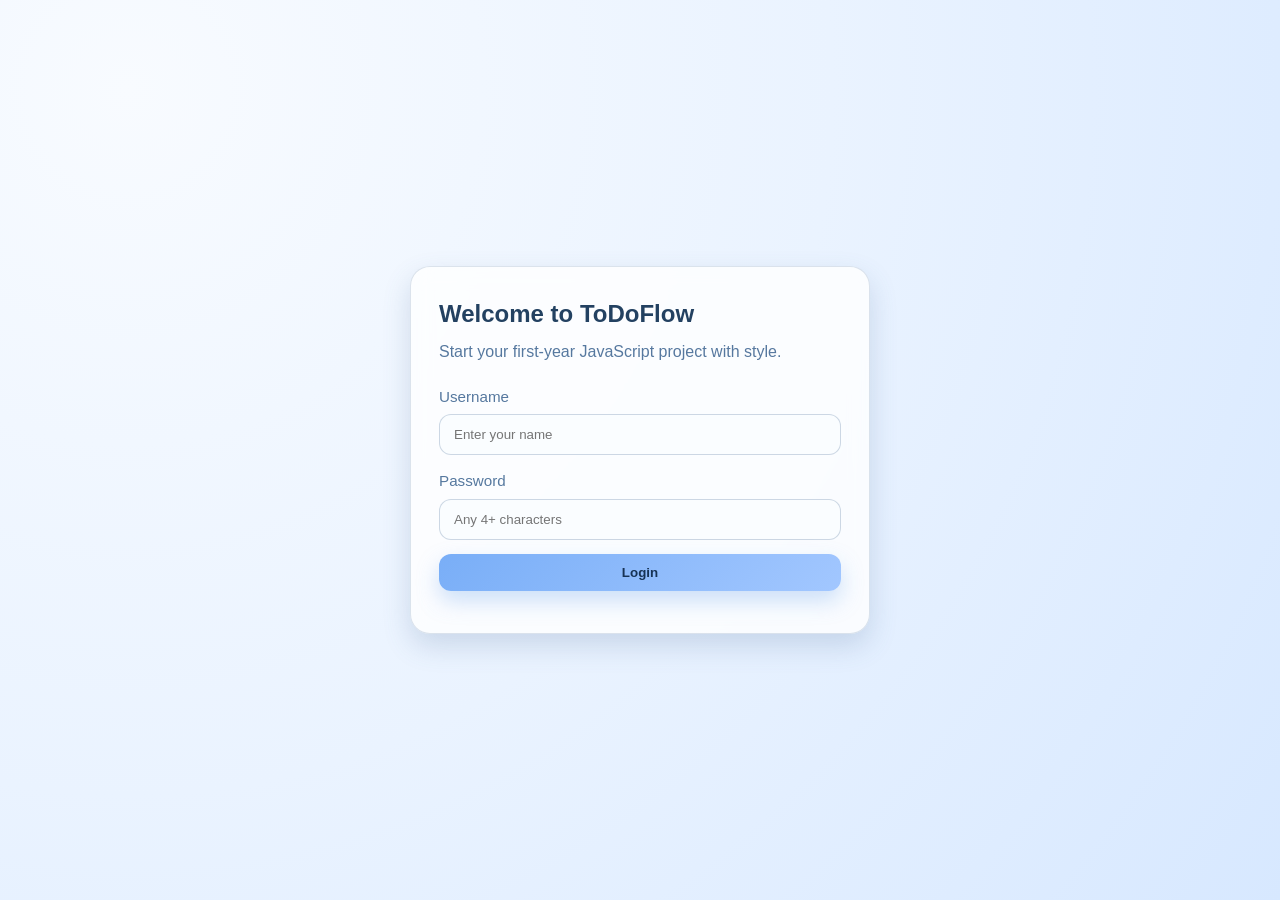
==== home.html @ 29134044 "added project files" ====
<!DOCTYPE html>
<html lang="en">
  <head>
    <meta charset="UTF-8" />
    <meta name="viewport" content="width=device-width, initial-scale=1.0" />
    <title>ToDoFlow | Home</title>
    <link rel="stylesheet" href="styles.css" />
  </head>
  <body>
    <header class="navbar">
      <div class="container nav-inner">
        <a class="brand" href="home.html">
          <span class="brand-dot"></span>
          ToDoFlow
        </a>
        <nav class="nav-links">
          <a class="active" href="home.html">Home</a>
          <a href="info.html">Info</a>
          <a href="contact.html">Contact Us</a>
          <a href="login.html" id="logoutBtn">Logout</a>
        </nav>
      </div>
    </header>

    <main class="page container">
      <section class="hero fade-up">
        <div>
          <h1>Your smart daily to-do dashboard</h1>
          <p id="welcomeText">Stay focused and manage tasks with a smooth UI.</p>
        </div>
        <div class="card panel glass">
          <p class="subtitle" style="margin-bottom: 10px">Daily motivation</p>
          <p style="margin: 0">"Small progress each day adds up to big results."</p>
        </div>
      </section>

      <section class="task-hub fade-up">
        <h2 class="title">Add New Task</h2>
        <form id="todoForm" class="todo-form">
          <input id="todoInput" type="text" placeholder="Write your task clearly here..." required />
          <input id="todoDate" type="date" />
          <button class="btn btn-primary add-task-btn" type="submit">Add New Task</button>
        </form>

        <div class="stats-box">
          <div class="stat-pill">Pending: <strong id="pendingCount">0</strong></div>
          <div class="stat-pill">Completed: <strong id="doneCount">0</strong></div>
          <div class="stat-pill">Total: <strong id="totalCount">0</strong></div>
        </div>

        <div class="task-sections">
          <article>
            <h3 class="section-title">Pending Tasks</h3>
            <ul id="pendingList" class="task-list"></ul>
            <p id="pendingEmptyState" class="hint">No pending tasks right now.</p>
          </article>

          <article>
            <h3 class="section-title">Completed Tasks</h3>
            <ul id="completedList" class="task-list"></ul>
            <p id="completedEmptyState" class="hint">No completed tasks yet.</p>
          </article>
        </div>
      </section>
    </main>

    <script src="app.js"></script>
  </body>
</html>
---- styles.css ----
:root {
  --bg: #eaf3ff;
  --bg-soft: #dfeeff;
  --card: rgba(255, 255, 255, 0.8);
  --text: #234161;
  --muted: #56789f;
  --accent: #79aef7;
  --accent-2: #a2c7ff;
  --danger: #e58999;
  --success: #76beaa;
  --shadow: 0 12px 28px rgba(68, 106, 151, 0.2);
  --radius: 20px;
}

* {
  box-sizing: border-box;
}

html,
body {
  margin: 0;
  padding: 0;
  font-family: "Segoe UI", Tahoma, Geneva, Verdana, sans-serif;
  background: radial-gradient(circle at 10% 10%, #f8fbff 0%, var(--bg) 50%, #d7e8ff 100%);
  color: var(--text);
  min-height: 100%;
}

body {
  line-height: 1.55;
}

a {
  color: inherit;
  text-decoration: none;
}

.container {
  width: min(1100px, 92%);
  margin: 0 auto;
}

.navbar {
  position: sticky;
  top: 0;
  z-index: 30;
  backdrop-filter: blur(10px);
  background: rgba(238, 246, 255, 0.82);
  border-bottom: 1px solid rgba(86, 120, 159, 0.18);
}

.nav-inner {
  display: flex;
  align-items: center;
  justify-content: space-between;
  padding: 16px 0;
}

.brand {
  display: flex;
  align-items: center;
  gap: 10px;
  font-size: 1.1rem;
  font-weight: 700;
}

.brand-dot {
  width: 12px;
  height: 12px;
  border-radius: 999px;
  background: linear-gradient(135deg, var(--accent), var(--accent-2));
  box-shadow: 0 0 14px rgba(121, 174, 247, 0.8);
}

.nav-links {
  display: flex;
  align-items: center;
  gap: 12px;
}

.nav-links a {
  padding: 10px 14px;
  border-radius: 999px;
  color: var(--muted);
  transition: all 0.25s ease;
}

.nav-links a:hover,
.nav-links a.active {
  color: #193352;
  background: rgba(121, 174, 247, 0.24);
}

.btn {
  border: 0;
  border-radius: 12px;
  padding: 11px 16px;
  font-weight: 600;
  cursor: pointer;
  transition: transform 0.2s ease, box-shadow 0.2s ease, opacity 0.2s ease;
}

.btn:hover {
  transform: translateY(-1px);
}

.btn:active {
  transform: translateY(0);
}

.btn-primary {
  color: #173355;
  background: linear-gradient(135deg, var(--accent), var(--accent-2));
  box-shadow: 0 10px 22px rgba(110, 163, 235, 0.34);
}

.btn-secondary {
  color: var(--text);
  background: rgba(248, 252, 255, 0.75);
}

.page {
  padding: 46px 0 80px;
}

.hero {
  display: grid;
  grid-template-columns: 1.2fr 1fr;
  gap: 30px;
  align-items: center;
  margin-bottom: 28px;
}

.hero h1 {
  margin: 0 0 12px;
  font-size: clamp(1.8rem, 3vw, 3rem);
  line-height: 1.15;
}

.hero p {
  margin: 0;
  color: var(--muted);
}

.card {
  background: var(--card);
  border: 1px solid rgba(86, 120, 159, 0.2);
  border-radius: var(--radius);
  box-shadow: var(--shadow);
}

.glass {
  backdrop-filter: blur(10px);
}

.login-wrap {
  min-height: 100vh;
  display: grid;
  place-items: center;
  padding: 20px;
}

.login-card {
  width: min(460px, 95%);
  padding: 28px;
}

.title {
  margin-top: 0;
  margin-bottom: 8px;
}

.subtitle {
  margin-top: 0;
  margin-bottom: 20px;
  color: var(--muted);
}

.input-group {
  margin-bottom: 14px;
}

label {
  display: block;
  font-size: 0.95rem;
  margin-bottom: 6px;
  color: var(--muted);
}

input,
textarea {
  width: 100%;
  border: 1px solid rgba(86, 120, 159, 0.28);
  background: rgba(250, 253, 255, 0.88);
  color: var(--text);
  border-radius: 12px;
  padding: 12px 14px;
  outline: none;
  transition: border-color 0.2s ease, box-shadow 0.2s ease;
}

input:focus,
textarea:focus {
  border-color: var(--accent-2);
  box-shadow: 0 0 0 4px rgba(162, 199, 255, 0.35);
}

.hint,
.error,
.success {
  font-size: 0.9rem;
}

.hint {
  color: var(--muted);
}

.error {
  color: #bc4f64;
}

.success {
  color: #2d7f70;
}

.todo-layout {
  display: grid;
  grid-template-columns: 1fr 1fr 1fr;
  gap: 20px;
}

.task-hub {
  width: 100%;
  max-width: 900px;
  margin: 0 auto;
  padding: 22px;
  border-radius: var(--radius);
  border: 1px solid rgba(86, 120, 159, 0.22);
  background: rgba(244, 250, 255, 0.78);
  box-shadow: var(--shadow);
}

.panel {
  padding: 18px;
}

.todo-form {
  display: grid;
  grid-template-columns: 1fr 1fr auto;
  gap: 10px;
  margin-bottom: 15px;
}

#todoInput {
  min-height: 56px;
  font-size: 1.02rem;
}

#todoDate {
  min-height: 56px;
}

.task-list {
  list-style: none;
  margin: 0;
  padding: 0;
  display: grid;
  gap: 10px;
  max-height: 420px;
  overflow-y: auto;
}

.task-item {
  display: flex;
  justify-content: space-between;
  gap: 10px;
  align-items: center;
  padding: 12px;
  border-radius: 14px;
  background: rgba(250, 253, 255, 0.8);
  border: 1px solid rgba(86, 120, 159, 0.16);
  transition: transform 0.2s ease, background 0.2s ease;
}

.task-item:hover {
  transform: translateY(-1px);
  background: rgba(255, 255, 255, 0.96);
}

.task-item.done .task-text {
  text-decoration: line-through;
  opacity: 0.65;
}

.task-left {
  display: flex;
  align-items: flex-start;
  gap: 10px;
}

.task-text-wrap {
  display: flex;
  flex-direction: column;
}

.task-date {
  font-size: 0.82rem;
  color: var(--muted);
}

.task-actions {
  display: flex;
  gap: 8px;
}

.icon-btn {
  border: 0;
  border-radius: 10px;
  padding: 8px 10px;
  cursor: pointer;
  color: #22415f;
  font-weight: 600;
}

.icon-btn.done {
  background: rgba(118, 190, 170, 0.26);
}

.icon-btn.remove {
  background: rgba(229, 137, 153, 0.25);
}

.stats {
  display: flex;
  justify-content: space-between;
  color: var(--muted);
  font-size: 0.93rem;
}

.stats-box {
  margin-top: 8px;
  padding: 12px;
  border-radius: 14px;
  border: 1px solid rgba(86, 120, 159, 0.2);
  background: rgba(241, 248, 255, 0.75);
  display: grid;
  grid-template-columns: 1fr;
  gap: 8px;
}

.stat-pill {
  display: flex;
  justify-content: space-between;
  border-radius: 10px;
  padding: 8px 10px;
  color: var(--muted);
  background: rgba(255, 255, 255, 0.78);
}

.add-task-btn {
  min-height: 56px;
  padding: 12px 20px;
  font-size: 1rem;
  font-weight: 700;
}

.task-sections {
  margin-top: 16px;
  display: grid;
  grid-template-columns: 1fr 1fr;
  gap: 16px;
}

.section-title {
  margin: 0 0 8px;
}

.content-card {
  padding: 24px;
}

.contact-grid {
  display: grid;
  grid-template-columns: 1fr 1fr;
  gap: 20px;
}

.fade-up {
  animation: fadeUp 0.6s ease both;
}

@keyframes fadeUp {
  from {
    opacity: 0;
    transform: translateY(12px);
  }
  to {
    opacity: 1;
    transform: translateY(0);
  }
}

@media (max-width: 840px) {
  .hero,
  .todo-layout,
  .task-sections,
  .contact-grid {
    grid-template-columns: 1fr;
  }

  .todo-form {
    grid-template-columns: 1fr;
  }

  .nav-links {
    gap: 6px;
  }

  .nav-links a {
    padding: 8px 10px;
    font-size: 0.95rem;
  }
}
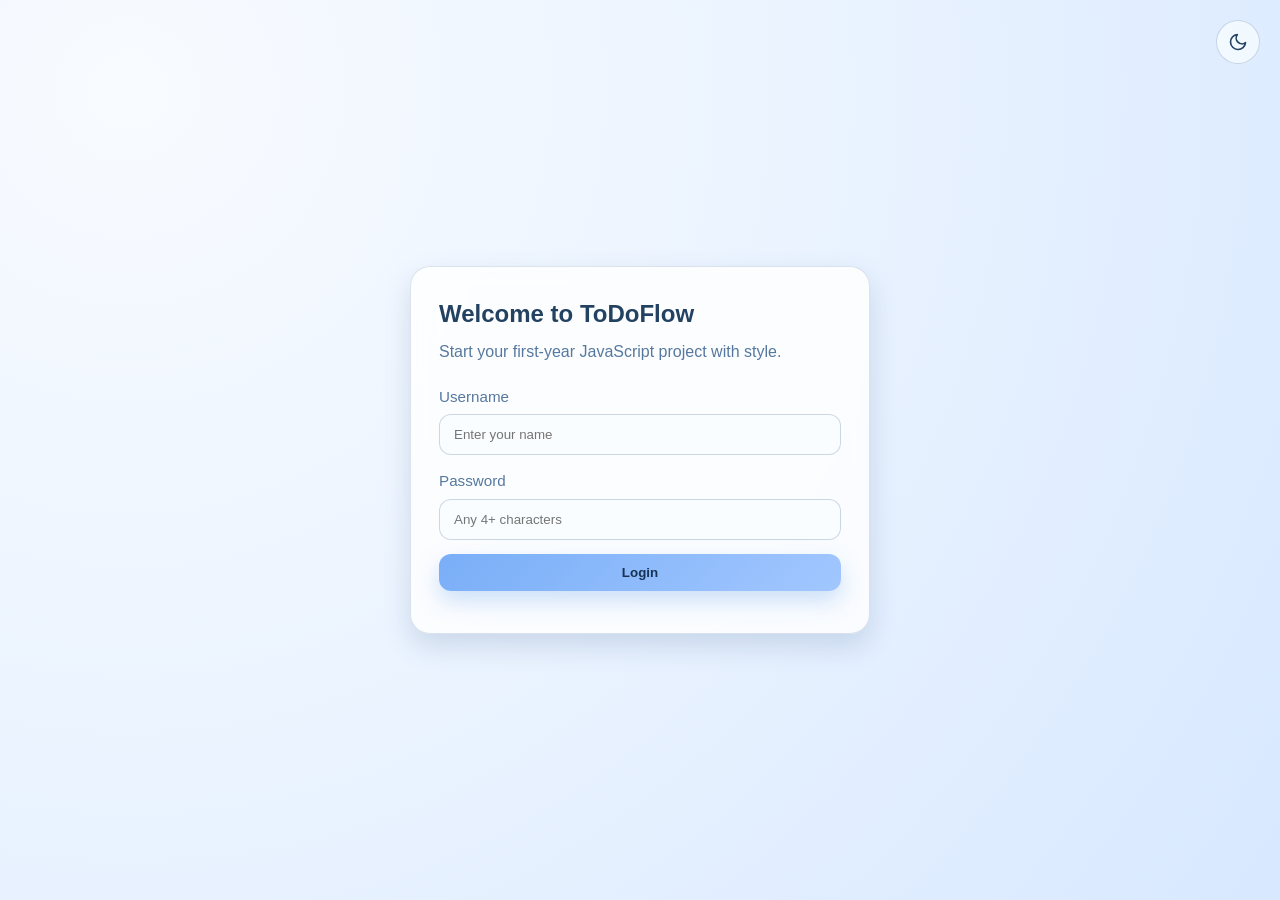
==== commit 3d84bfaa: "my-first-project" ====
--- a/home.html
+++ b/home.html
@@ -5,6 +5,7 @@
     <meta name="viewport" content="width=device-width, initial-scale=1.0" />
     <title>ToDoFlow | Home</title>
     <link rel="stylesheet" href="styles.css" />
+    <script src="theme.js"></script>
   </head>
   <body>
     <header class="navbar">
@@ -17,6 +18,45 @@
           <a class="active" href="home.html">Home</a>
           <a href="info.html">Info</a>
           <a href="contact.html">Contact Us</a>
+          <button
+            type="button"
+            id="themeToggle"
+            class="theme-toggle"
+            aria-label="Switch to dark mode"
+            title="Dark mode"
+          >
+            <svg
+              class="theme-icon theme-icon-sun"
+              xmlns="http://www.w3.org/2000/svg"
+              width="20"
+              height="20"
+              viewBox="0 0 24 24"
+              fill="none"
+              stroke="currentColor"
+              stroke-width="2"
+              stroke-linecap="round"
+              stroke-linejoin="round"
+              aria-hidden="true"
+            >
+              <circle cx="12" cy="12" r="4" />
+              <path d="M12 2v2M12 20v2M4.93 4.93l1.41 1.41M17.66 17.66l1.41 1.41M2 12h2M20 12h2M4.93 19.07l1.41-1.41M17.66 6.34l1.41-1.41" />
+            </svg>
+            <svg
+              class="theme-icon theme-icon-moon"
+              xmlns="http://www.w3.org/2000/svg"
+              width="20"
+              height="20"
+              viewBox="0 0 24 24"
+              fill="none"
+              stroke="currentColor"
+              stroke-width="2"
+              stroke-linecap="round"
+              stroke-linejoin="round"
+              aria-hidden="true"
+            >
+              <path d="M21 12.79A9 9 0 1 1 11.21 3 7 7 0 0 0 21 12.79z" />
+            </svg>
+          </button>
           <a href="login.html" id="logoutBtn">Logout</a>
         </nav>
       </div>
--- a/styles.css
+++ b/styles.css
@@ -10,6 +10,23 @@
   --success: #76beaa;
   --shadow: 0 12px 28px rgba(68, 106, 151, 0.2);
   --radius: 20px;
+  --nav-link-active: #193352;
+  --surface-input: rgba(250, 253, 255, 0.88);
+}
+
+[data-theme="dark"] {
+  --bg: #0f172a;
+  --bg-soft: #1e293b;
+  --card: rgba(30, 41, 59, 0.92);
+  --text: #e2e8f0;
+  --muted: #94a3b8;
+  --accent: #60a5fa;
+  --accent-2: #93c5fd;
+  --danger: #f87171;
+  --success: #34d399;
+  --shadow: 0 12px 28px rgba(0, 0, 0, 0.5);
+  --nav-link-active: #f1f5f9;
+  --surface-input: rgba(51, 65, 85, 0.75);
 }
 
 * {
@@ -26,6 +43,11 @@
   min-height: 100%;
 }
 
+[data-theme="dark"] html,
+[data-theme="dark"] body {
+  background: radial-gradient(circle at 10% 10%, #1e293b 0%, var(--bg) 50%, #0c1222 100%);
+}
+
 body {
   line-height: 1.55;
 }
@@ -49,6 +71,11 @@
   border-bottom: 1px solid rgba(86, 120, 159, 0.18);
 }
 
+[data-theme="dark"] .navbar {
+  background: rgba(15, 23, 42, 0.88);
+  border-bottom-color: rgba(148, 163, 184, 0.2);
+}
+
 .nav-inner {
   display: flex;
   align-items: center;
@@ -78,6 +105,58 @@
   gap: 12px;
 }
 
+.theme-toggle {
+  display: inline-flex;
+  align-items: center;
+  justify-content: center;
+  width: 44px;
+  height: 44px;
+  padding: 0;
+  border: 1px solid rgba(86, 120, 159, 0.28);
+  border-radius: 999px;
+  background: rgba(248, 252, 255, 0.75);
+  color: var(--text);
+  cursor: pointer;
+  transition: background 0.2s ease, border-color 0.2s ease, transform 0.2s ease;
+}
+
+.theme-toggle:hover {
+  transform: translateY(-1px);
+  background: rgba(121, 174, 247, 0.22);
+  border-color: rgba(121, 174, 247, 0.45);
+}
+
+.theme-toggle:active {
+  transform: translateY(0);
+}
+
+.theme-toggle .theme-icon {
+  display: none;
+  flex-shrink: 0;
+}
+
+[data-theme="light"] .theme-toggle .theme-icon-moon,
+[data-theme="dark"] .theme-toggle .theme-icon-sun {
+  display: block;
+}
+
+.theme-toggle--fixed {
+  position: fixed;
+  top: 20px;
+  right: 20px;
+  z-index: 40;
+}
+
+[data-theme="dark"] .theme-toggle {
+  background: rgba(51, 65, 85, 0.6);
+  border-color: rgba(148, 163, 184, 0.25);
+}
+
+[data-theme="dark"] .theme-toggle:hover {
+  background: rgba(96, 165, 250, 0.2);
+  border-color: rgba(96, 165, 250, 0.4);
+}
+
 .nav-links a {
   padding: 10px 14px;
   border-radius: 999px;
@@ -87,8 +166,13 @@
 
 .nav-links a:hover,
 .nav-links a.active {
-  color: #193352;
+  color: var(--nav-link-active);
   background: rgba(121, 174, 247, 0.24);
+}
+
+[data-theme="dark"] .nav-links a:hover,
+[data-theme="dark"] .nav-links a.active {
+  background: rgba(96, 165, 250, 0.18);
 }
 
 .btn {
@@ -114,6 +198,11 @@
   box-shadow: 0 10px 22px rgba(110, 163, 235, 0.34);
 }
 
+[data-theme="dark"] .btn-primary {
+  color: #0f172a;
+  box-shadow: 0 10px 22px rgba(96, 165, 250, 0.25);
+}
+
 .btn-secondary {
   color: var(--text);
   background: rgba(248, 252, 255, 0.75);
@@ -149,6 +238,10 @@
   box-shadow: var(--shadow);
 }
 
+[data-theme="dark"] .card {
+  border-color: rgba(148, 163, 184, 0.22);
+}
+
 .glass {
   backdrop-filter: blur(10px);
 }
@@ -191,7 +284,7 @@
 textarea {
   width: 100%;
   border: 1px solid rgba(86, 120, 159, 0.28);
-  background: rgba(250, 253, 255, 0.88);
+  background: var(--surface-input);
   color: var(--text);
   border-radius: 12px;
   padding: 12px 14px;
@@ -205,6 +298,16 @@
   box-shadow: 0 0 0 4px rgba(162, 199, 255, 0.35);
 }
 
+[data-theme="dark"] input,
+[data-theme="dark"] textarea {
+  border-color: rgba(148, 163, 184, 0.28);
+}
+
+[data-theme="dark"] input:focus,
+[data-theme="dark"] textarea:focus {
+  box-shadow: 0 0 0 4px rgba(96, 165, 250, 0.28);
+}
+
 .hint,
 .error,
 .success {
@@ -221,6 +324,14 @@
 
 .success {
   color: #2d7f70;
+}
+
+[data-theme="dark"] .error {
+  color: #fca5a5;
+}
+
+[data-theme="dark"] .success {
+  color: #6ee7b7;
 }
 
 .todo-layout {
@@ -240,6 +351,11 @@
   box-shadow: var(--shadow);
 }
 
+[data-theme="dark"] .task-hub {
+  border-color: rgba(148, 163, 184, 0.22);
+  background: rgba(30, 41, 59, 0.55);
+}
+
 .panel {
   padding: 18px;
 }
@@ -287,6 +403,15 @@
   background: rgba(255, 255, 255, 0.96);
 }
 
+[data-theme="dark"] .task-item {
+  background: rgba(51, 65, 85, 0.65);
+  border-color: rgba(148, 163, 184, 0.16);
+}
+
+[data-theme="dark"] .task-item:hover {
+  background: rgba(71, 85, 105, 0.75);
+}
+
 .task-item.done .task-text {
   text-decoration: line-through;
   opacity: 0.65;
@@ -322,6 +447,10 @@
   font-weight: 600;
 }
 
+[data-theme="dark"] .icon-btn {
+  color: var(--text);
+}
+
 .icon-btn.done {
   background: rgba(118, 190, 170, 0.26);
 }
@@ -355,6 +484,15 @@
   padding: 8px 10px;
   color: var(--muted);
   background: rgba(255, 255, 255, 0.78);
+}
+
+[data-theme="dark"] .stats-box {
+  border-color: rgba(148, 163, 184, 0.2);
+  background: rgba(30, 41, 59, 0.5);
+}
+
+[data-theme="dark"] .stat-pill {
+  background: rgba(51, 65, 85, 0.65);
 }
 
 .add-task-btn {
